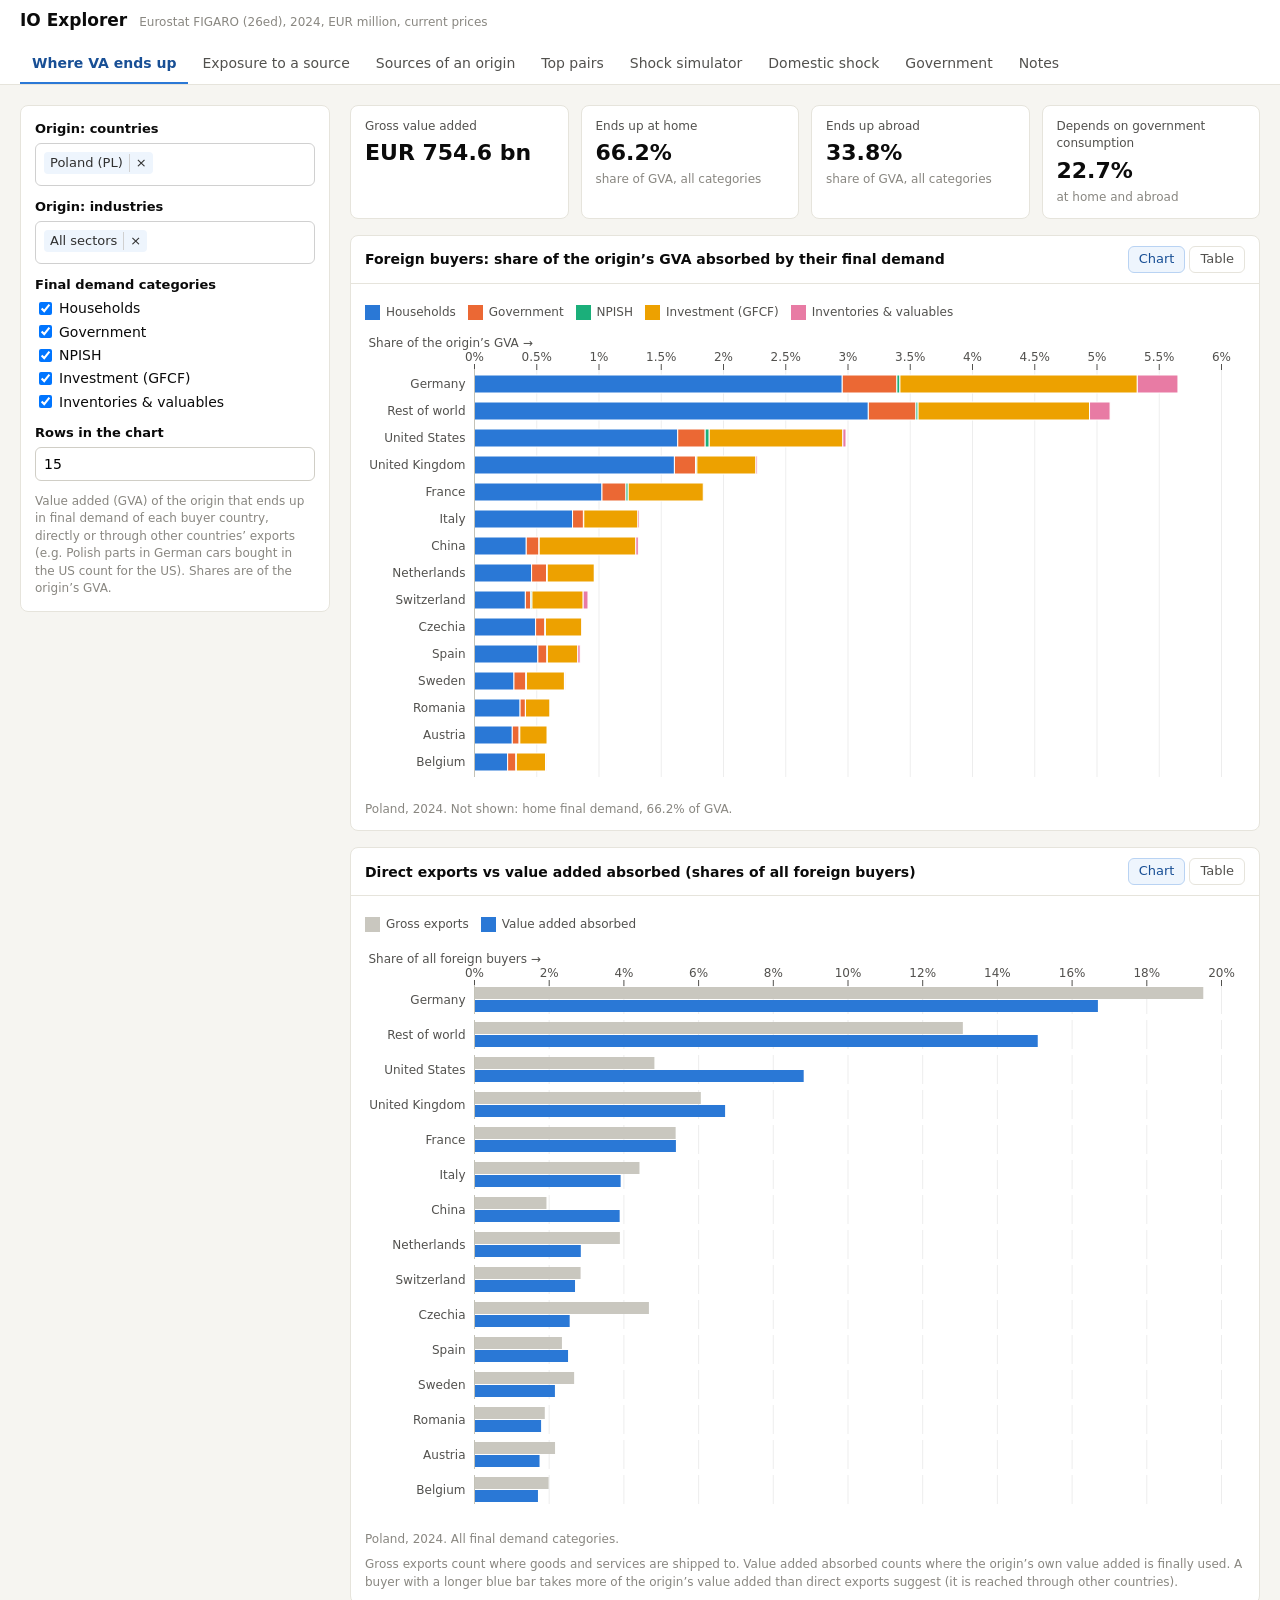
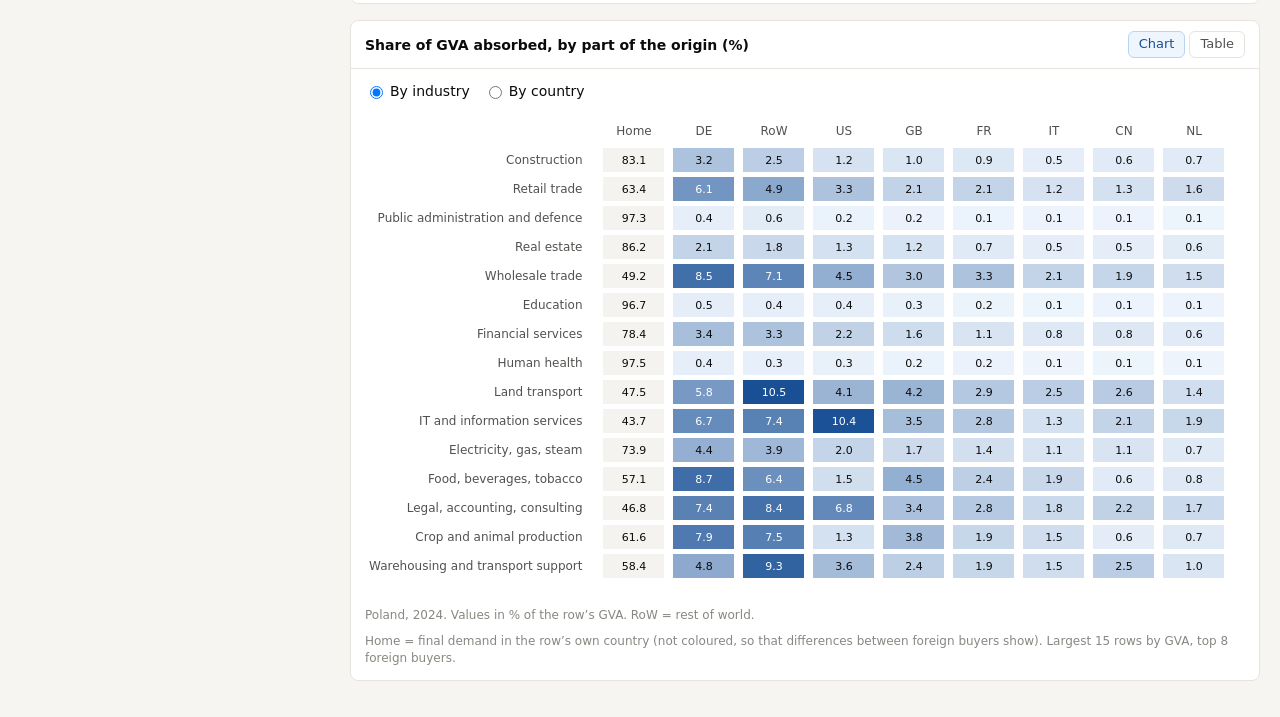
==== docs/index.html @ f79c9e28 "IO Explorer: trade in value added with FIGARO (R app and website)" ====
<!doctype html>
<html lang="en">
<head>
  <meta charset="utf-8">
  <meta name="viewport" content="width=device-width, initial-scale=1">
  <title>IO Explorer</title>
  <meta name="description" content="Explore trade in value added between countries and industries and test demand and production shocks, with the Eurostat FIGARO input-output tables.">
  <link rel="stylesheet" href="lib/tom-select.css">
  <link rel="stylesheet" href="css/style.css">
  <script src="lib/d3.min.js"></script>
  <script src="lib/plot.umd.min.js"></script>
  <script src="lib/tom-select.complete.min.js"></script>
  <script type="module" src="js/main.js"></script>
</head>
<body>
  <header class="topbar">
    <div class="brand">
      <span class="name">IO Explorer</span>
      <span class="data-note" id="data-note">Eurostat FIGARO input-output tables</span>
    </div>
    <nav class="tabs" id="tabs" aria-label="Views"></nav>
  </header>
  <div id="errors" class="errors" hidden></div>
  <main id="main">
    <div id="loading" class="loading">Loading the data…</div>
  </main>
  <div id="status" class="status" hidden></div>
  <noscript>This page needs JavaScript.</noscript>
</body>
</html>
---- docs/lib/tom-select.css ----
/**
 * tom-select.css (v2.3.1)
 * Copyright (c) contributors
 *
 * Licensed under the Apache License, Version 2.0 (the "License"); you may not use this
 * file except in compliance with the License. You may obtain a copy of the License at:
 * http://www.apache.org/licenses/LICENSE-2.0
 *
 * Unless required by applicable law or agreed to in writing, software distributed under
 * the License is distributed on an "AS IS" BASIS, WITHOUT WARRANTIES OR CONDITIONS OF
 * ANY KIND, either express or implied. See the License for the specific language
 * governing permissions and limitations under the License.
 *
 */
.ts-control {
  border: 1px solid #d0d0d0;
  padding: 8px 8px;
  width: 100%;
  overflow: hidden;
  position: relative;
  z-index: 1;
  box-sizing: border-box;
  box-shadow: none;
  border-radius: 3px;
  display: flex;
  flex-wrap: wrap;
}
.ts-wrapper.multi.has-items .ts-control {
  padding: calc(8px - 2px - 0) 8px calc(8px - 2px - 3px - 0);
}
.full .ts-control {
  background-color: #fff;
}
.disabled .ts-control, .disabled .ts-control * {
  cursor: default !important;
}
.focus .ts-control {
  box-shadow: none;
}
.ts-control > * {
  vertical-align: baseline;
  display: inline-block;
}
.ts-wrapper.multi .ts-control > div {
  cursor: pointer;
  margin: 0 3px 3px 0;
  padding: 2px 6px;
  background: #f2f2f2;
  color: #303030;
  border: 0 solid #d0d0d0;
}
.ts-wrapper.multi .ts-control > div.active {
  background: #e8e8e8;
  color: #303030;
  border: 0 solid #cacaca;
}
.ts-wrapper.multi.disabled .ts-control > div, .ts-wrapper.multi.disabled .ts-control > div.active {
  color: #7d7d7d;
  background: white;
  border: 0 solid white;
}
.ts-control > input {
  flex: 1 1 auto;
  min-width: 7rem;
  display: inline-block !important;
  padding: 0 !important;
  min-height: 0 !important;
  max-height: none !important;
  max-width: 100% !important;
  margin: 0 !important;
  text-indent: 0 !important;
  border: 0 none !important;
  background: none !important;
  line-height: inherit !important;
  -webkit-user-select: auto !important;
     -moz-user-select: auto !important;
      -ms-user-select: auto !important;
          user-select: auto !important;
  box-shadow: none !important;
}
.ts-control > input::-ms-clear {
  display: none;
}
.ts-control > input:focus {
  outline: none !important;
}
.has-items .ts-control > input {
  margin: 0 4px !important;
}
.ts-control.rtl {
  text-align: right;
}
.ts-control.rtl.single .ts-control:after {
  left: 15px;
  right: auto;
}
.ts-control.rtl .ts-control > input {
  margin: 0 4px 0 -2px !important;
}
.disabled .ts-control {
  opacity: 0.5;
  background-color: #fafafa;
}
.input-hidden .ts-control > input {
  opacity: 0;
  position: absolute;
  left: -10000px;
}

.ts-dropdown {
  position: absolute;
  top: 100%;
  left: 0;
  width: 100%;
  z-index: 10;
  border: 1px solid #d0d0d0;
  background: #fff;
  margin: 0.25rem 0 0;
  border-top: 0 none;
  box-sizing: border-box;
  box-shadow: 0 1px 3px rgba(0, 0, 0, 0.1);
  border-radius: 0 0 3px 3px;
}
.ts-dropdown [data-selectable] {
  cursor: pointer;
  overflow: hidden;
}
.ts-dropdown [data-selectable] .highlight {
  background: rgba(125, 168, 208, 0.2);
  border-radius: 1px;
}
.ts-dropdown .option,
.ts-dropdown .optgroup-header,
.ts-dropdown .no-results,
.ts-dropdown .create {
  padding: 5px 8px;
}
.ts-dropdown .option, .ts-dropdown [data-disabled], .ts-dropdown [data-disabled] [data-selectable].option {
  cursor: inherit;
  opacity: 0.5;
}
.ts-dropdown [data-selectable].option {
  opacity: 1;
  cursor: pointer;
}
.ts-dropdown .optgroup:first-child .optgroup-header {
  border-top: 0 none;
}
.ts-dropdown .optgroup-header {
  color: #303030;
  background: #fff;
  cursor: default;
}
.ts-dropdown .active {
  background-color: #f5fafd;
  color: #495c68;
}
.ts-dropdown .active.create {
  color: #495c68;
}
.ts-dropdown .create {
  color: rgba(48, 48, 48, 0.5);
}
.ts-dropdown .spinner {
  display: inline-block;
  width: 30px;
  height: 30px;
  margin: 5px 8px;
}
.ts-dropdown .spinner::after {
  content: " ";
  display: block;
  width: 24px;
  height: 24px;
  margin: 3px;
  border-radius: 50%;
  border: 5px solid #d0d0d0;
  border-color: #d0d0d0 transparent #d0d0d0 transparent;
  animation: lds-dual-ring 1.2s linear infinite;
}
@keyframes lds-dual-ring {
  0% {
    transform: rotate(0deg);
  }
  100% {
    transform: rotate(360deg);
  }
}

.ts-dropdown-content {
  overflow: hidden auto;
  max-height: 200px;
  scroll-behavior: smooth;
}

.ts-wrapper.plugin-drag_drop .ts-dragging {
  color: transparent !important;
}
.ts-wrapper.plugin-drag_drop .ts-dragging > * {
  visibility: hidden !important;
}

.plugin-checkbox_options:not(.rtl) .option input {
  margin-right: 0.5rem;
}

.plugin-checkbox_options.rtl .option input {
  margin-left: 0.5rem;
}

/* stylelint-disable function-name-case */
.plugin-clear_button {
  --ts-pr-clear-button: 1em;
}
.plugin-clear_button .clear-button {
  opacity: 0;
  position: absolute;
  top: 50%;
  transform: translateY(-50%);
  right: calc(8px - 6px);
  margin-right: 0 !important;
  background: transparent !important;
  transition: opacity 0.5s;
  cursor: pointer;
}
.plugin-clear_button.form-select .clear-button, .plugin-clear_button.single .clear-button {
  right: max(var(--ts-pr-caret), 8px);
}
.plugin-clear_button.focus.has-items .clear-button, .plugin-clear_button:not(.disabled):hover.has-items .clear-button {
  opacity: 1;
}

.ts-wrapper .dropdown-header {
  position: relative;
  padding: 10px 8px;
  border-bottom: 1px solid #d0d0d0;
  background: color-mix(#fff, #d0d0d0, 85%);
  border-radius: 3px 3px 0 0;
}
.ts-wrapper .dropdown-header-close {
  position: absolute;
  right: 8px;
  top: 50%;
  color: #303030;
  opacity: 0.4;
  margin-top: -12px;
  line-height: 20px;
  font-size: 20px !important;
}
.ts-wrapper .dropdown-header-close:hover {
  color: black;
}

.plugin-dropdown_input.focus.dropdown-active .ts-control {
  box-shadow: none;
  border: 1px solid #d0d0d0;
}
.plugin-dropdown_input .dropdown-input {
  border: 1px solid #d0d0d0;
  border-width: 0 0 1px;
  display: block;
  padding: 8px 8px;
  box-shadow: none;
  width: 100%;
  background: transparent;
}
.plugin-dropdown_input .items-placeholder {
  border: 0 none !important;
  box-shadow: none !important;
  width: 100%;
}
.plugin-dropdown_input.has-items .items-placeholder, .plugin-dropdown_input.dropdown-active .items-placeholder {
  display: none !important;
}

.ts-wrapper.plugin-input_autogrow.has-items .ts-control > input {
  min-width: 0;
}
.ts-wrapper.plugin-input_autogrow.has-items.focus .ts-control > input {
  flex: none;
  min-width: 4px;
}
.ts-wrapper.plugin-input_autogrow.has-items.focus .ts-control > input::-ms-input-placeholder {
  color: transparent;
}
.ts-wrapper.plugin-input_autogrow.has-items.focus .ts-control > input::placeholder {
  color: transparent;
}

.ts-dropdown.plugin-optgroup_columns .ts-dropdown-content {
  display: flex;
}
.ts-dropdown.plugin-optgroup_columns .optgroup {
  border-right: 1px solid #f2f2f2;
  border-top: 0 none;
  flex-grow: 1;
  flex-basis: 0;
  min-width: 0;
}
.ts-dropdown.plugin-optgroup_columns .optgroup:last-child {
  border-right: 0 none;
}
.ts-dropdown.plugin-optgroup_columns .optgroup::before {
  display: none;
}
.ts-dropdown.plugin-optgroup_columns .optgroup-header {
  border-top: 0 none;
}

.ts-wrapper.plugin-remove_button .item {
  display: inline-flex;
  align-items: center;
}
.ts-wrapper.plugin-remove_button .item .remove {
  color: inherit;
  text-decoration: none;
  vertical-align: middle;
  display: inline-block;
  padding: 0 6px;
  border-radius: 0 2px 2px 0;
  box-sizing: border-box;
}
.ts-wrapper.plugin-remove_button .item .remove:hover {
  background: rgba(0, 0, 0, 0.05);
}
.ts-wrapper.plugin-remove_button.disabled .item .remove:hover {
  background: none;
}
.ts-wrapper.plugin-remove_button .remove-single {
  position: absolute;
  right: 0;
  top: 0;
  font-size: 23px;
}

.ts-wrapper.plugin-remove_button:not(.rtl) .item {
  padding-right: 0 !important;
}
.ts-wrapper.plugin-remove_button:not(.rtl) .item .remove {
  border-left: 1px solid #d0d0d0;
  margin-left: 6px;
}
.ts-wrapper.plugin-remove_button:not(.rtl) .item.active .remove {
  border-left-color: #cacaca;
}
.ts-wrapper.plugin-remove_button:not(.rtl).disabled .item .remove {
  border-left-color: white;
}

.ts-wrapper.plugin-remove_button.rtl .item {
  padding-left: 0 !important;
}
.ts-wrapper.plugin-remove_button.rtl .item .remove {
  border-right: 1px solid #d0d0d0;
  margin-right: 6px;
}
.ts-wrapper.plugin-remove_button.rtl .item.active .remove {
  border-right-color: #cacaca;
}
.ts-wrapper.plugin-remove_button.rtl.disabled .item .remove {
  border-right-color: white;
}

:root {
  --ts-pr-clear-button: 0;
  --ts-pr-caret: 0;
  --ts-pr-min: .75rem;
}

.ts-wrapper.single .ts-control, .ts-wrapper.single .ts-control input {
  cursor: pointer;
}

.ts-control:not(.rtl) {
  padding-right: max(var(--ts-pr-min), var(--ts-pr-clear-button) + var(--ts-pr-caret)) !important;
}

.ts-control.rtl {
  padding-left: max(var(--ts-pr-min), var(--ts-pr-clear-button) + var(--ts-pr-caret)) !important;
}

.ts-wrapper {
  position: relative;
}

.ts-dropdown,
.ts-control,
.ts-control input {
  color: #303030;
  font-family: inherit;
  font-size: 13px;
  line-height: 18px;
}

.ts-control,
.ts-wrapper.single.input-active .ts-control {
  background: #fff;
  cursor: text;
}

.ts-hidden-accessible {
  border: 0 !important;
  clip: rect(0 0 0 0) !important;
  -webkit-clip-path: inset(50%) !important;
          clip-path: inset(50%) !important;
  overflow: hidden !important;
  padding: 0 !important;
  position: absolute !important;
  width: 1px !important;
  white-space: nowrap !important;
}
/*# sourceMappingURL=tom-select.css.map */
---- docs/css/style.css ----
/* IO Explorer: one light theme, same colours as the R app */
:root {
  --ink: #0b0b0b;
  --ink-2: #52514e;
  --muted: #898781;
  --line: #e6e4dc;
  --bg: #f6f5f1;
  --surface: #ffffff;
  --blue: #2a78d6;
  --blue-dark: #184f95;
  --err: #b42318;
  --radius: 8px;
}
* { box-sizing: border-box; }
[hidden] { display: none !important; }
html, body { margin: 0; background: var(--bg); color: var(--ink); }
body { font: 14px/1.45 system-ui, -apple-system, "Segoe UI", Roboto, sans-serif; }
a { color: var(--blue); }

/* ---- Top bar and tabs ---- */
.topbar {
  position: sticky; top: 0; z-index: 20; background: var(--surface); border-bottom: 1px solid var(--line);
  display: flex; flex-wrap: wrap; align-items: center; gap: 4px 28px; padding: 8px 20px 0;
}
.brand { display: flex; align-items: baseline; gap: 12px; padding-bottom: 8px; flex-wrap: wrap; }
.brand .name { font-weight: 700; font-size: 17px; }
.brand .data-note { color: var(--muted); font-size: 12px; }
.tabs { display: flex; flex-wrap: wrap; gap: 2px; }
.tabs a {
  color: var(--ink-2); text-decoration: none; padding: 8px 12px 9px; border-bottom: 2px solid transparent; white-space: nowrap;
}
.tabs a:hover { color: var(--ink); }
.tabs a.active { color: var(--blue-dark); border-bottom-color: var(--blue); font-weight: 600; }

/* ---- Page layout: sidebar + content ---- */
.page { display: grid; grid-template-columns: 310px minmax(0, 1fr); gap: 20px; padding: 20px; max-width: 1500px; margin: 0 auto; }
.page.single { grid-template-columns: minmax(0, 1fr); max-width: 900px; }
.page[hidden] { display: none; }
.sidebar {
  background: var(--surface); border: 1px solid var(--line); border-radius: var(--radius); padding: 14px;
  align-self: start; position: sticky; top: 64px; max-height: calc(100vh - 84px); overflow: auto;
}
.content { min-width: 0; }
@media (max-width: 900px) {
  .page { grid-template-columns: minmax(0, 1fr); padding: 12px 16px; }
  .sidebar { position: static; max-height: none; }
  .topbar { padding: 8px 16px 0; }
}

/* ---- Controls ---- */
.field { margin-bottom: 12px; }
.field-label { font-weight: 600; font-size: 13px; margin-bottom: 4px; }
.field input[type=number], .field select:not([multiple]) {
  width: 100%; padding: 6px 8px; border: 1px solid #d0cec6; border-radius: 6px; font: inherit; background: #fff;
}
.checks, .radios { display: flex; flex-direction: column; gap: 3px; }
.radios.inline { flex-direction: row; flex-wrap: wrap; gap: 4px 14px; }
.check { display: inline-flex; align-items: center; gap: 4px; cursor: pointer; }
.hint { color: var(--muted); font-size: 12px; line-height: 1.45; }
.side-heading { font-weight: 700; margin: 8px 0; }
hr { border: 0; border-top: 1px solid var(--line); margin: 14px 0; }
.btn {
  font: inherit; padding: 6px 12px; border: 1px solid #d0cec6; border-radius: 6px; background: #fff; color: var(--ink); cursor: pointer;
}
.btn:hover { border-color: var(--blue); }
.btn:disabled { opacity: .5; cursor: default; }
.btn-primary { background: var(--blue); border-color: var(--blue); color: #fff; width: 100%; margin: 4px 0 4px; }
.btn-primary:hover { background: var(--blue-dark); }
.btn-small { padding: 3px 8px; font-size: 12px; }
.ts-wrapper.multi .ts-control > div { background: #eef5fd; border-radius: 4px; }
.ts-control { border-radius: 6px; }
.ts-dropdown { font-size: 13px; }
.ts-dropdown .optgroup-header { font-weight: 700; color: var(--ink-2); }

/* ---- Value boxes ---- */
.boxes { display: grid; grid-template-columns: repeat(auto-fit, minmax(190px, 1fr)); gap: 12px; margin-bottom: 16px; }
.box { background: var(--surface); border: 1px solid var(--line); border-radius: var(--radius); padding: 12px 14px; }
.box .t { color: var(--ink-2); font-size: 12px; }
.box .v { font-size: 22px; font-weight: 650; margin: 2px 0; font-variant-numeric: tabular-nums; }
.box .n { color: var(--muted); font-size: 12px; }

/* ---- Cards ---- */
.card { background: var(--surface); border: 1px solid var(--line); border-radius: var(--radius); margin-bottom: 16px; }
.card-head { display: flex; align-items: center; justify-content: space-between; gap: 8px 16px; padding: 10px 14px; border-bottom: 1px solid var(--line); flex-wrap: wrap; }
.card-title { font-weight: 650; }
.card-tabs { display: flex; gap: 4px; }
.card-tabs button { font: inherit; font-size: 13px; padding: 3px 10px; border: 1px solid var(--line); background: #fff; border-radius: 6px; cursor: pointer; color: var(--ink-2); }
.card-tabs button.active { background: #eef5fd; border-color: #b9d3f3; color: var(--blue-dark); }
.card-body { padding: 12px 14px; }
.card-switch { margin-bottom: 6px; }
.card-switch-row { display: flex; flex-wrap: wrap; gap: 4px 20px; align-items: center; margin-bottom: 6px; }
.parts { color: var(--ink-2); font-size: 13px; margin-bottom: 6px; }
.chart { width: 100%; min-height: 40px; overflow-x: auto; }
.chart svg { max-width: none !important; }   /* charts are drawn at the card's width; wider ones scroll */
.chart figure { margin: 0; }
.chart figcaption { color: var(--muted); font-size: 12px; margin-top: 4px; }
.chart div[class*="-swatches"] { font-size: 12px !important; color: var(--ink-2); }
.note { color: var(--muted); font-size: 12px; margin-top: 8px; }
.msg { color: var(--ink-2); padding: 18px 0; }
.msg.err { color: var(--err); }
.desc { font-weight: 600; margin-bottom: 10px; }
.dl { margin-top: 8px; }
.dl-all { margin-bottom: 24px; }
h2.section { font-size: 16px; margin: 6px 0 8px; }
h2.section + .hint { margin-bottom: 10px; }

/* ---- Tables ---- */
.table-search { width: 220px; max-width: 100%; padding: 5px 8px; border: 1px solid #d0cec6; border-radius: 6px; font: inherit; margin-bottom: 8px; }
.table-scroll { overflow-x: auto; }
table.data { border-collapse: collapse; width: 100%; font-size: 13px; font-variant-numeric: tabular-nums; }
table.data th, table.data td { padding: 4px 8px; border-bottom: 1px solid var(--line); text-align: right; white-space: nowrap; }
table.data th { cursor: pointer; user-select: none; color: var(--ink-2); font-weight: 600; white-space: normal; vertical-align: bottom; }
table.data .txt { text-align: left; }
table.data tbody tr:nth-child(even) { background: #faf9f6; }
.pager { display: flex; gap: 8px; align-items: center; margin-top: 8px; color: var(--ink-2); font-size: 12px; flex-wrap: wrap; }
.pager select { font: inherit; padding: 2px 4px; }

/* ---- Notes page ---- */
.notes { background: var(--surface); border: 1px solid var(--line); border-radius: var(--radius); padding: 8px 24px 20px; }
.notes .lead { background: #eef5fd; border-radius: 6px; padding: 10px 14px; }
.notes table { border-collapse: collapse; margin: 8px 0; }
.notes th, .notes td { border: 1px solid var(--line); padding: 4px 8px; text-align: left; vertical-align: top; }
.notes pre { background: #f4f3ef; padding: 10px; border-radius: 6px; overflow-x: auto; }

/* ---- Loading and errors ---- */
.loading { padding: 40px 20px; text-align: center; color: var(--ink-2); }
.status {
  position: fixed; right: 16px; bottom: 16px; z-index: 30; background: var(--surface); border: 1px solid var(--line);
  border-radius: var(--radius); padding: 10px 14px; box-shadow: 0 4px 16px rgba(0, 0, 0, .08); font-size: 13px; min-width: 260px;
}
.status-row + .status-row { margin-top: 8px; }
.status .bar { height: 4px; background: var(--line); border-radius: 2px; margin-top: 4px; overflow: hidden; }
.status .bar span { display: block; height: 100%; background: var(--blue); }
.errors { background: #fdecea; color: var(--err); padding: 8px 20px; font-size: 13px; }
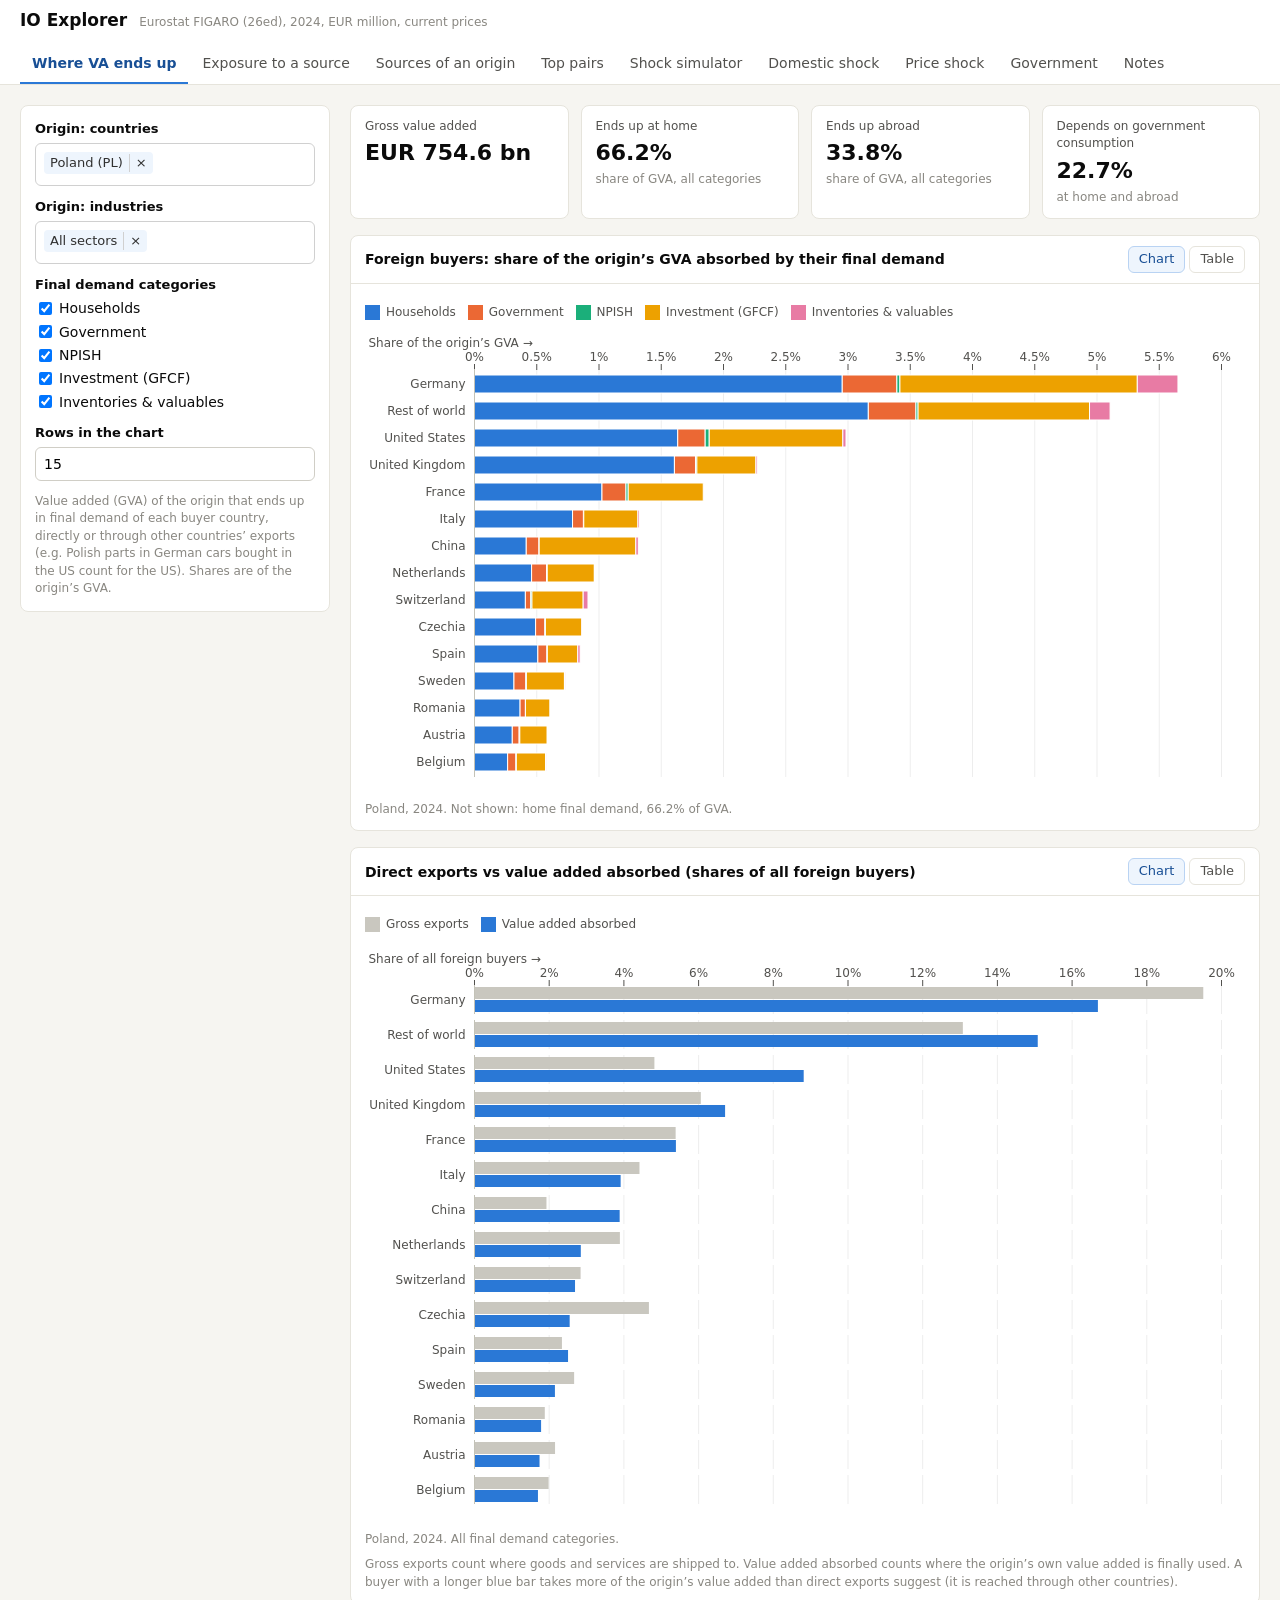
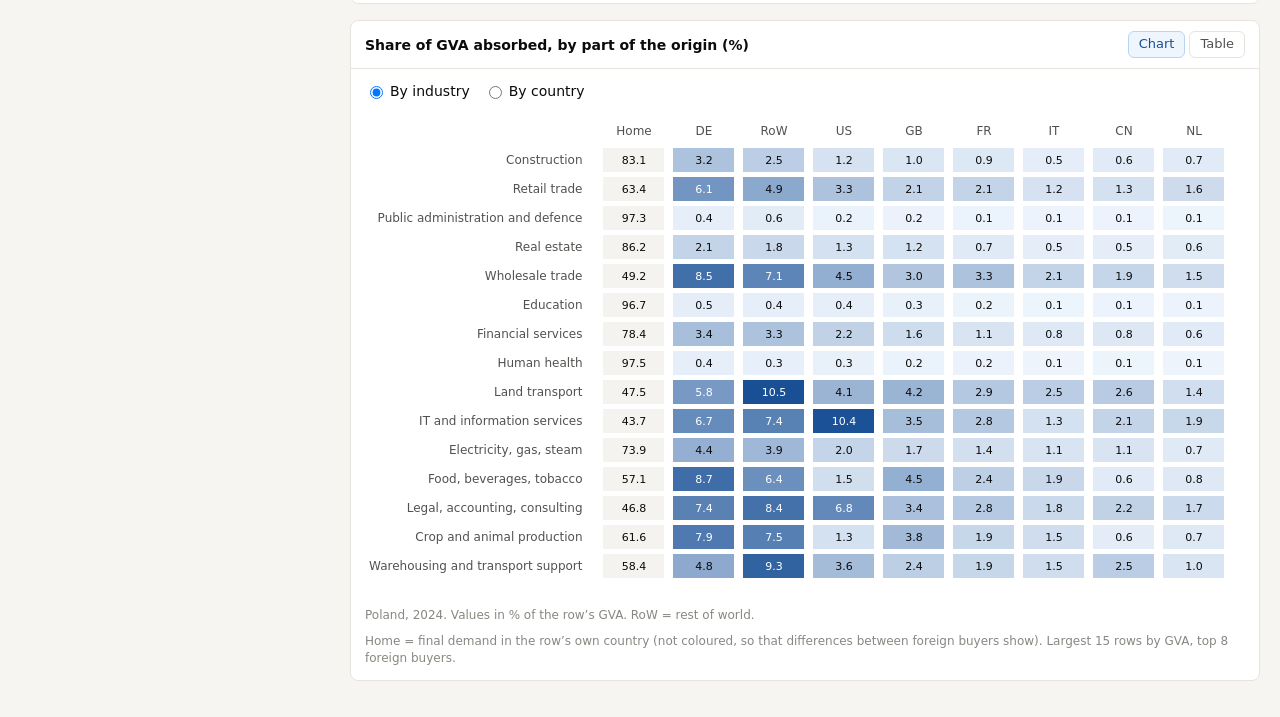
==== commit 94111131: "cost shock tab" ====
--- a/docs/index.html
+++ b/docs/index.html
@@ -4,7 +4,7 @@
   <meta charset="utf-8">
   <meta name="viewport" content="width=device-width, initial-scale=1">
   <title>IO Explorer</title>
-  <meta name="description" content="Explore trade in value added between countries and industries and test demand and production shocks, with the Eurostat FIGARO input-output tables.">
+  <meta name="description" content="Explore trade in value added between countries and industries and test demand, production and price shocks, with the Eurostat FIGARO input-output tables.">
   <link rel="stylesheet" href="lib/tom-select.css">
   <link rel="stylesheet" href="css/style.css">
   <script src="lib/d3.min.js"></script>
